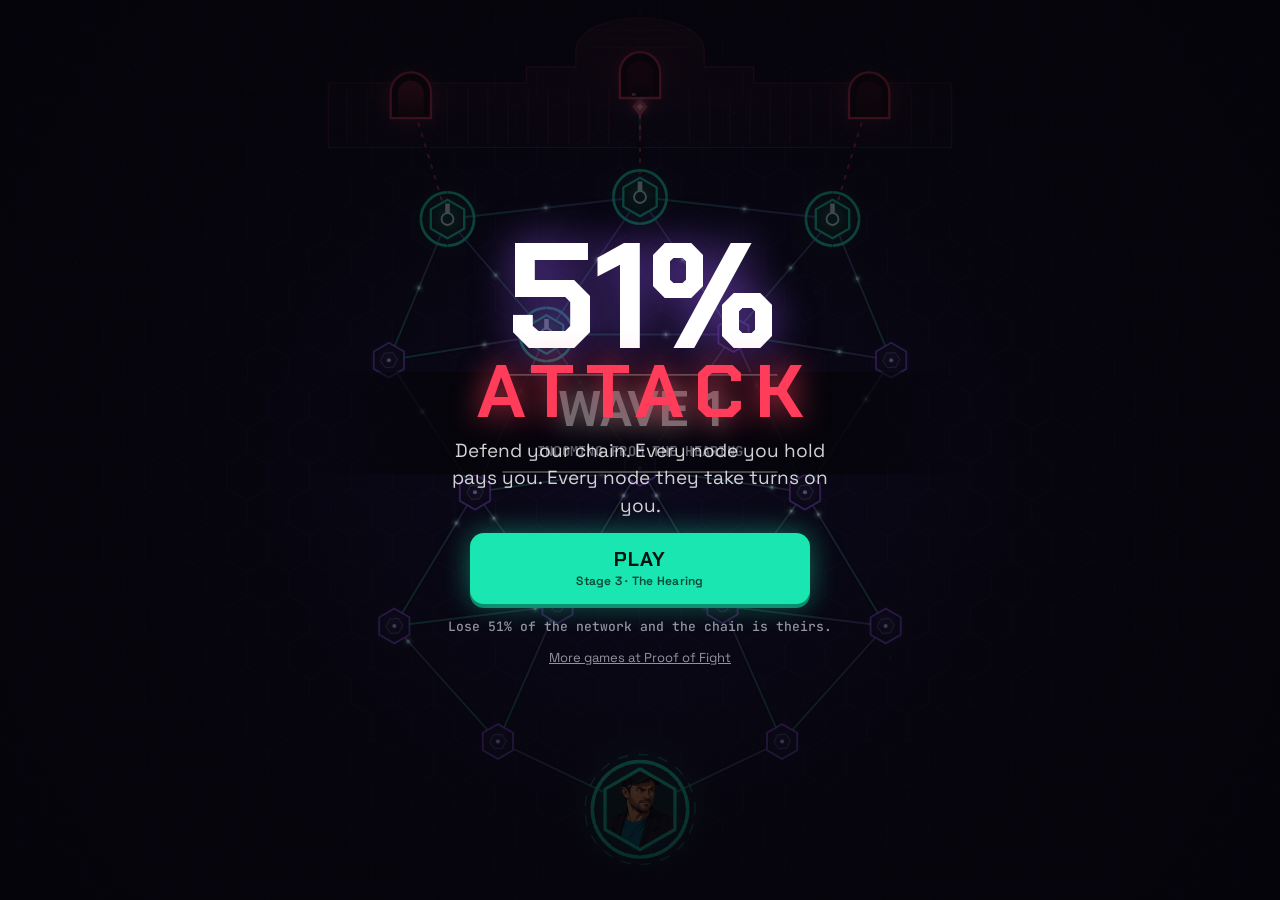
==== 51/index.html @ 7542b41c "51% Attack: a network-defense game at /51/, all drawn in code A rethink of the Tower Defense prototy" ====
<!doctype html>
<html lang="en">
<head>
  <meta charset="utf-8">
  <!-- 51% Attack lives at proofoffight.com/51/, but its files (css/, js/, art/) stay at the site root. -->
  <base href="../">
  <meta name="viewport" content="width=device-width, initial-scale=1, viewport-fit=cover">
  <title>51% Attack · Proof of Fight</title>
  <meta name="description" content="Defend your chain's network. Every node you hold pays you. Every node they take turns on you. Don't let them get 51%.">
  <!-- Still in the lab: not linked from the arcade yet, and kept out of search. -->
  <meta name="robots" content="noindex">
  <meta name="theme-color" content="#05040a">
  <link rel="icon" href="favicon.ico" sizes="16x16 32x32 48x48">
  <link rel="icon" type="image/png" sizes="192x192" href="icon-192.png">
  <link rel="apple-touch-icon" href="apple-touch-icon.png">
  <link rel="preconnect" href="https://fonts.googleapis.com">
  <link rel="preconnect" href="https://fonts.gstatic.com" crossorigin>
  <link href="https://fonts.googleapis.com/css2?family=Chakra+Petch:wght@700&family=JetBrains+Mono:wght@500;800&family=Space+Grotesk:wght@400;500;600&display=swap" rel="stylesheet">
  <link rel="stylesheet" href="css/a51.css">
  <style>html, body { margin: 0; background: #05040a; }</style>
</head>
<body>
  <!-- The board is drawn by js/a51.js into one canvas; the rules are in js/a51-core.js. -->
  <script>window.POF_A51_PAGE = true;</script>
  <script src="js/a51-core.js"></script>
  <script src="js/a51.js"></script>
  <!-- Cloudflare Web Analytics --><script type='module' src='https://static.cloudflareinsights.com/beacon.min.js' data-cf-beacon='{"token": "18725511f80d4503841c5fb7c4b7895b"}'></script><!-- End Cloudflare Web Analytics -->
</body>
</html>
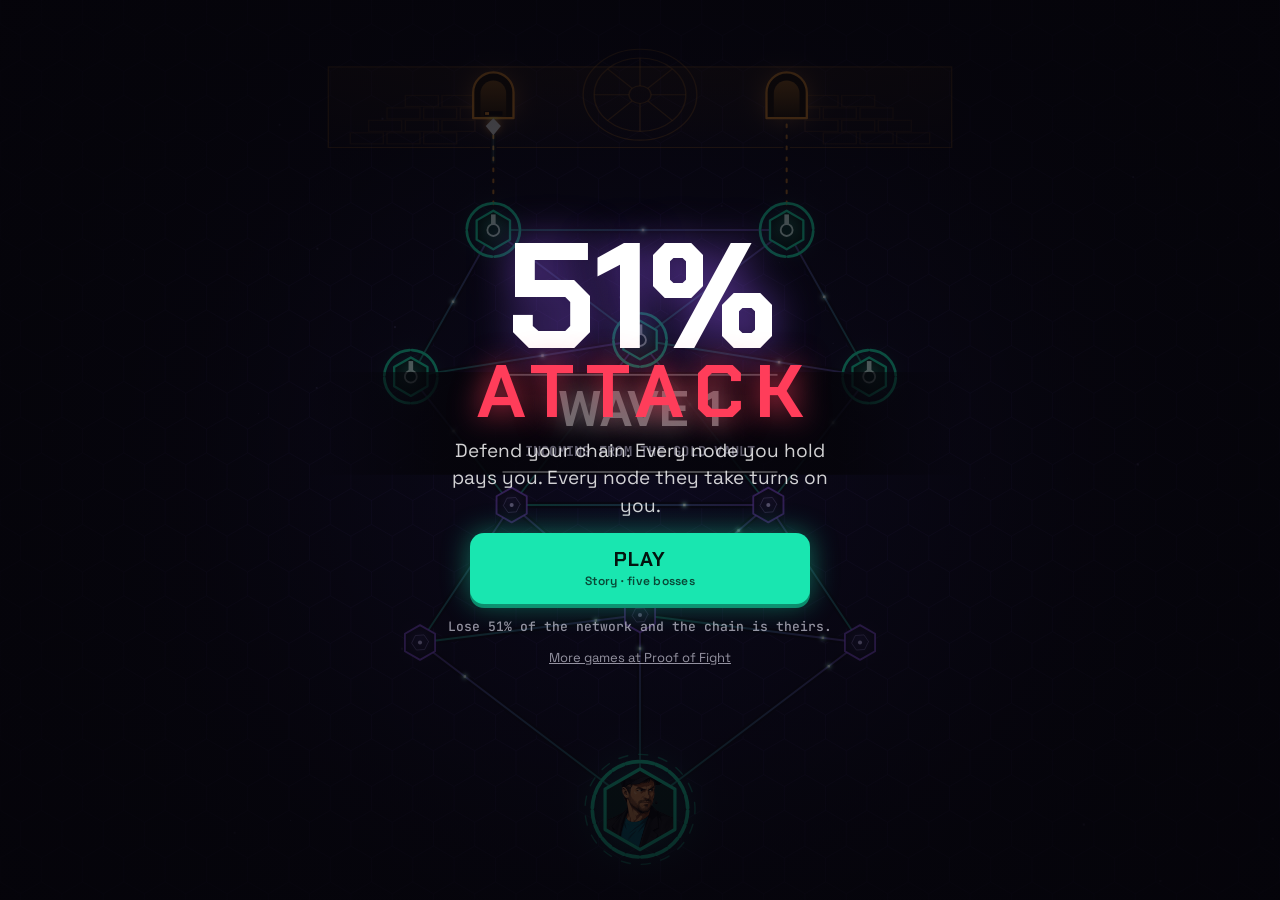
==== commit ee12cd61: "Arcade: 51% Attack tile in the lab; remove the old Tower Defense test - In the Lab: the Tower Defens" ====
--- a/51/index.html
+++ b/51/index.html
@@ -7,7 +7,7 @@
   <meta name="viewport" content="width=device-width, initial-scale=1, viewport-fit=cover">
   <title>51% Attack · Proof of Fight</title>
   <meta name="description" content="Defend your chain's network. Every node you hold pays you. Every node they take turns on you. Don't let them get 51%.">
-  <!-- Still in the lab: not linked from the arcade yet, and kept out of search. -->
+  <!-- Still in the lab: linked from the arcade's In the Lab row, but kept out of search until it launches. -->
   <meta name="robots" content="noindex">
   <meta name="theme-color" content="#05040a">
   <link rel="icon" href="favicon.ico" sizes="16x16 32x32 48x48">
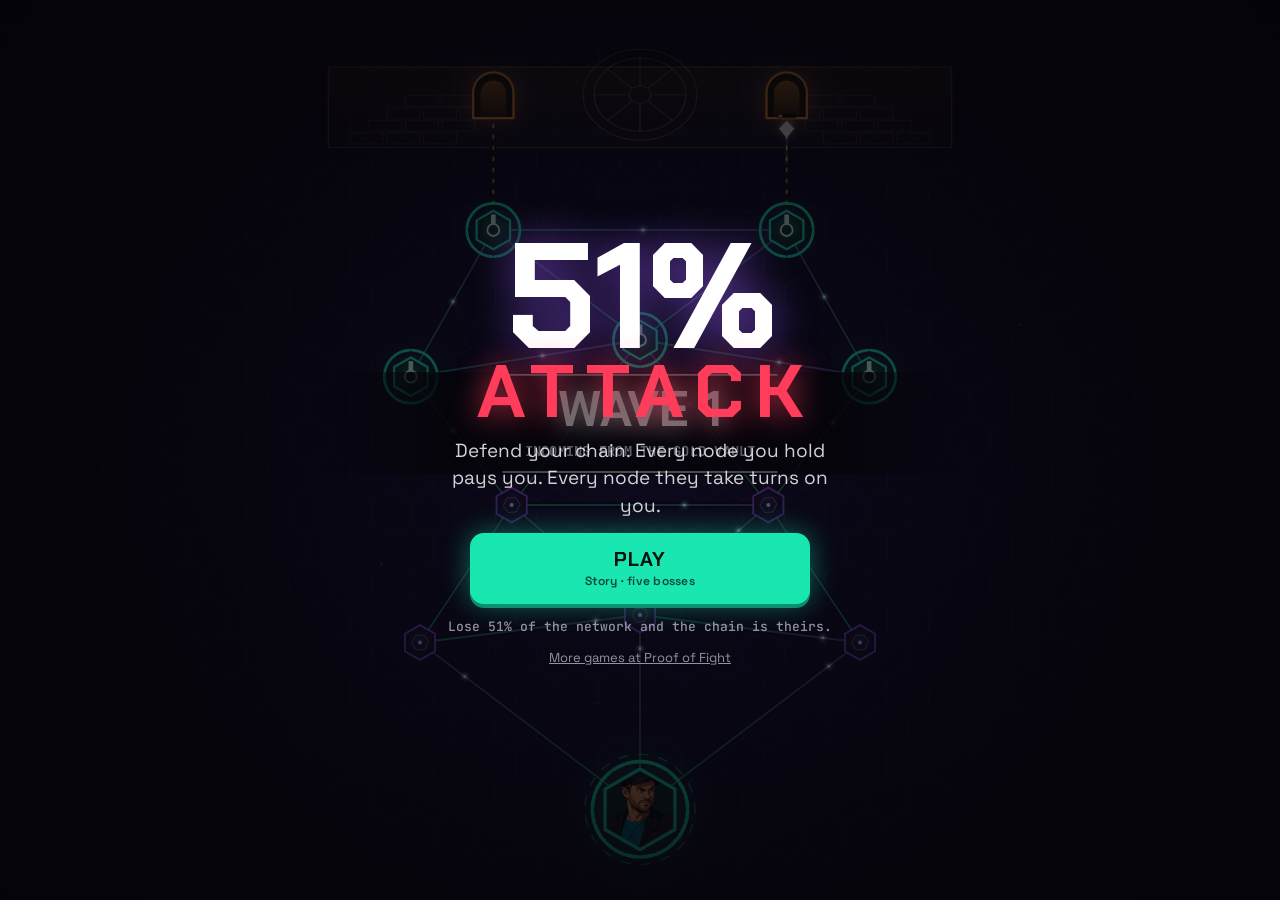
==== commit bdf131db: "Arcade: 51% Attack gets a full cabinet; grid fits more games - The cabinet grid fills as many 290px+" ====
--- a/51/index.html
+++ b/51/index.html
@@ -7,8 +7,17 @@
   <meta name="viewport" content="width=device-width, initial-scale=1, viewport-fit=cover">
   <title>51% Attack · Proof of Fight</title>
   <meta name="description" content="Defend your chain's network. Every node you hold pays you. Every node they take turns on you. Don't let them get 51%.">
-  <!-- Still in the lab: linked from the arcade's In the Lab row, but kept out of search until it launches. -->
-  <meta name="robots" content="noindex">
+  <meta property="og:type" content="website">
+  <meta property="og:title" content="51% Attack">
+  <meta property="og:description" content="Defend your chain's network. Every node you hold pays you. Every node they take turns on you. Don't let them get 51%.">
+  <!-- Link previews (X, Discord, iMessage...). These must be full URLs. -->
+  <meta property="og:url" content="https://proofoffight.com/51/">
+  <meta property="og:image" content="https://proofoffight.com/art/social/a51-og.jpg">
+  <meta property="og:image:width" content="1200">
+  <meta property="og:image:height" content="630">
+  <meta property="og:image:alt" content="51% Attack: a glowing network of nodes under attack">
+  <meta name="twitter:card" content="summary_large_image">
+  <meta name="twitter:site" content="@ProofOfFight">
   <meta name="theme-color" content="#05040a">
   <link rel="icon" href="favicon.ico" sizes="16x16 32x32 48x48">
   <link rel="icon" type="image/png" sizes="192x192" href="icon-192.png">
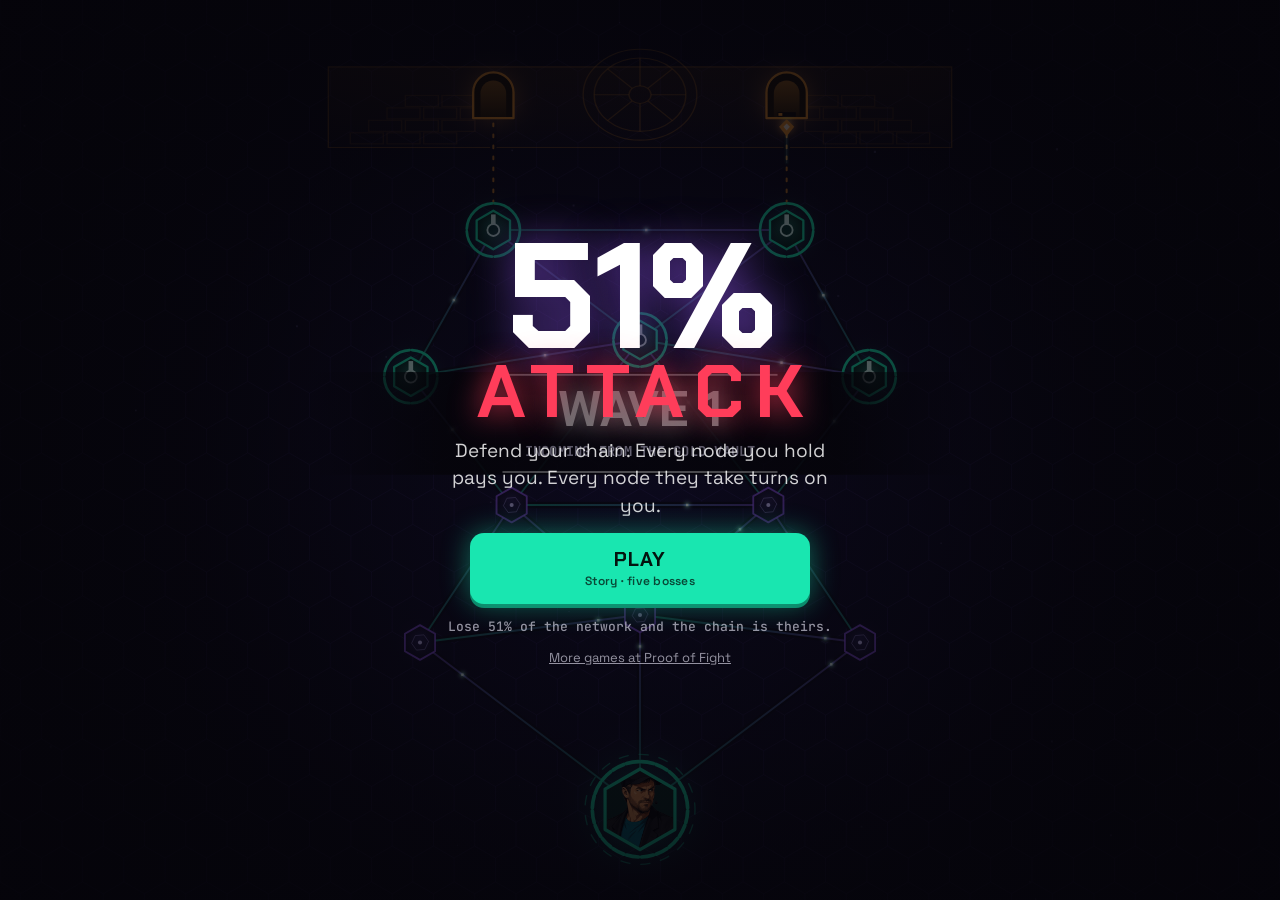
==== commit 56e27275: "51% Attack: new music made in code that follows the game Replaces the borrowed boss songs. One song " ====
--- a/51/index.html
+++ b/51/index.html
@@ -32,6 +32,7 @@
   <!-- The board is drawn by js/a51.js into one canvas; the rules are in js/a51-core.js. -->
   <script>window.POF_A51_PAGE = true;</script>
   <script src="js/a51-core.js"></script>
+  <script src="js/a51-music.js"></script>
   <script src="js/a51.js"></script>
   <!-- Cloudflare Web Analytics --><script type='module' src='https://static.cloudflareinsights.com/beacon.min.js' data-cf-beacon='{"token": "18725511f80d4503841c5fb7c4b7895b"}'></script><!-- End Cloudflare Web Analytics -->
 </body>
